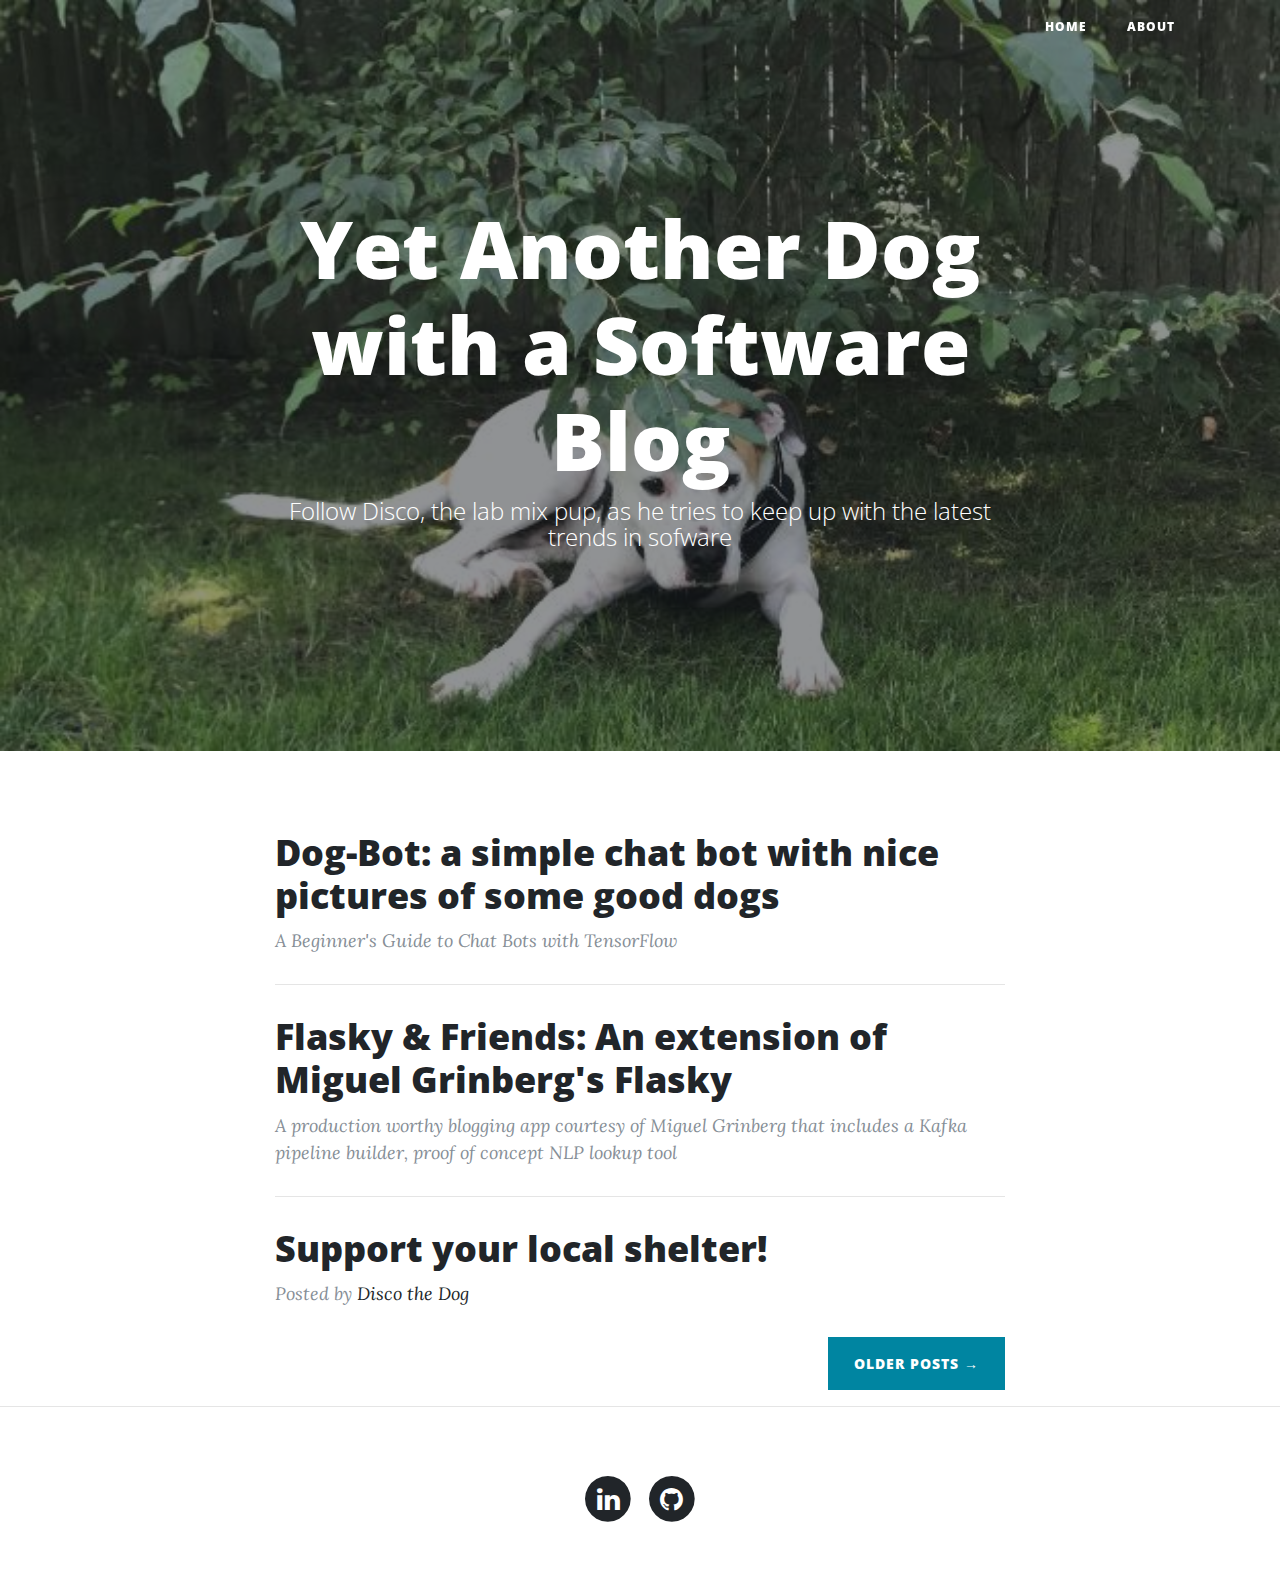
==== index.html @ cafb2b18 "Update index.html" ====
<!DOCTYPE html>
<html lang="en">

  <head>

    <meta charset="utf-8">
    <meta name="viewport" content="width=device-width, initial-scale=1, shrink-to-fit=no">
    <meta name="description" content="">
    <meta name="author" content="">

   <link rel="shortcut icon" href="img/DogIcon.png" type="image/x-icon">

    <title>Another DogBlog</title>

    <!-- Bootstrap core CSS -->
    <link href="vendor/bootstrap/css/bootstrap.min.css" rel="stylesheet">

    <!-- Custom fonts for this template -->
    <link href="vendor/font-awesome/css/font-awesome.min.css" rel="stylesheet" type="text/css">
    <link href='https://fonts.googleapis.com/css?family=Lora:400,700,400italic,700italic' rel='stylesheet' type='text/css'>
    <link href='https://fonts.googleapis.com/css?family=Open+Sans:300italic,400italic,600italic,700italic,800italic,400,300,600,700,800' rel='stylesheet' type='text/css'>

    <!-- Custom styles for this template -->
    <link href="css/clean-blog.min.css" rel="stylesheet">

  </head>

  <body>

    <!-- Navigation -->
    <nav class="navbar navbar-expand-lg navbar-light fixed-top" id="mainNav">
      <div class="container">
        <!-- <a class="navbar-brand" href="index.html"></a> -->
        <button class="navbar-toggler navbar-toggler-right" type="button" data-toggle="collapse" data-target="#navbarResponsive" aria-controls="navbarResponsive" aria-expanded="false" aria-label="Toggle navigation">
          Menu
          <i class="fa fa-bars"></i>
        </button>
        <div class="collapse navbar-collapse" id="navbarResponsive">
          <ul class="navbar-nav ml-auto">
            <li class="nav-item">
              <a class="nav-link" href="index.html">Home</a>
            </li>
            <li class="nav-item">
              <a class="nav-link" href="about.html">About</a>
            </li>
           <!-- <li class="nav-item">
              <a class="nav-link" href="post.html">Sample Post</a>
            </li>
            <li class="nav-item">
              <a class="nav-link" href="contact.html">Contact</a>
            </li> -->
          </ul>
        </div>
      </div>
    </nav>

    <!-- Page Header -->
    <header class="masthead" style="background-image: url('img/DiskeyInTheBushes.JPG')">
      <div class="overlay"></div>
      <div class="container">
        <div class="row">
          <div class="col-lg-8 col-md-10 mx-auto">
            <div class="site-heading">
              <h1>Yet Another Dog with a Software Blog</h1>
              <span class="subheading">Follow Disco, the lab mix pup, as he tries to keep up with the latest trends in sofware</span>
            </div>
          </div>
        </div>
      </div>
    </header>

    <!-- Main Content -->
    <div class="container">
      <div class="row">
        <div class="col-lg-8 col-md-10 mx-auto">
          <div class="post-preview">
            <a href="https://github.com/jmadden4/dog-bot">
              <h2 class="post-title">
               Dog-Bot: a simple chat bot with nice pictures of some good dogs 
              </h2>
            </a>
            <p class="post-meta">A Beginner's Guide to Chat Bots with TensorFlow
              <a href="https://github.com/jmadden4/dog-bot"></a>
              </p>
          </div>
	  <hr>
	   <div class="post-preview">
            <a href="/flasky-and-friends.html">
              <h2 class="post-title">
               Flasky & Friends: An extension of Miguel Grinberg's Flasky
              </h2>
            </a>
            <p class="post-meta">A production worthy blogging app courtesy of Miguel Grinberg that includes a Kafka pipeline builder, proof of concept NLP lookup tool
              <a href="https://github.com/jmadden4/flasky-and-friends"></a>
             </p>
          </div>
	  <hr>
	  <div class="post-preview">
            <a href="find-a-shelter.html">
              <h2 class="post-title">
                Support your local shelter!
              </h2>
              <h3 class="post-subtitle">
                 
              </h3>
            </a>
            <p class="post-meta">Posted by
              <a href="find-a-shelter.html">Disco the Dog</a>
              </p>
          </div>
          <!-- <hr>
          <div class="post-preview">
            <a href="post.html">
              <h2 class="post-title">
                 Lorem, ipsum
              </h2>
            </a>
            <p class="post-meta">Posted by
              <a href="#">Start Bootstrap</a>
              on September 18, 2017</p>
          </div>
          <hr>
          <div class="post-preview">
            <a href="post.html">
              <h2 class="post-title">
                 Lorem, ipsum
              </h2>
              <h3 class="post-subtitle">
                 Lorem, ipsum
              </h3>
            </a>
            <p class="post-meta">Posted by
              <a href="#">Start Bootstrap</a>
              on August 24, 2017</p>
          </div>
          <hr>
          <div class="post-preview">
            <a href="post.html">
              <h2 class="post-title">
                Lorem, ipsum
              </h2>
              <h3 class="post-subtitle">
                Lorem, ipsum
              </h3>
            </a>
            <p class="post-meta">Posted by
              <a href="#">Start Bootstrap</a>
              on July 8, 2017</p>
          </div>
          <hr>-->
          <!-- Pager -->
          <div class="clearfix">
            <a class="btn btn-primary float-right" href="#">Older Posts &rarr;</a>
          </div>
        </div>
      </div>
    </div>

    <hr>

    <!-- Footer -->
    <footer>
      <div class="container">
        <div class="row">
          <div class="col-lg-8 col-md-10 mx-auto">
            <ul class="list-inline text-center">
             <!-- <li class="list-inline-item">
                <a href="#">
                  <span class="fa-stack fa-lg">
                    <i class="fa fa-circle fa-stack-2x"></i>
                    <i class="fa fa-twitter fa-stack-1x fa-inverse"></i>
                  </span>
                </a>
              </li> -->
              <li class="list-inline-item">
                <a href="https://www.linkedin.com/in/jmadden12/">
                  <span class="fa-stack fa-lg">
                    <i class="fa fa-circle fa-stack-2x"></i>
                    <i class="fa fa-linkedin fa-stack-1x fa-inverse"></i>
                  </span>
                </a>
              </li>
              <li class="list-inline-item">
                <a href="https://github.com/jmadden4">
                  <span class="fa-stack fa-lg">
                    <i class="fa fa-circle fa-stack-2x"></i>
                    <i class="fa fa-github fa-stack-1x fa-inverse"></i>
                  </span>
                </a>
              </li>
            </ul>
            <!-- <p class="copyright text-muted">Copyright &copy; Your Website 2017</p> -->
          </div>
        </div>
      </div>
    </footer>

    <!-- Bootstrap core JavaScript -->
    <script src="vendor/jquery/jquery.min.js"></script>
    <script src="vendor/bootstrap/js/bootstrap.bundle.min.js"></script>

    <!-- Custom scripts for this template -->
    <script src="js/clean-blog.min.js"></script>

  </body>

</html>
---- css/clean-blog.min.css ----
/*!
 * Start Bootstrap - Clean Blog v4.0.0-beta.2 (https://startbootstrap.com/template-overviews/clean-blog)
 * Copyright 2013-2017 Start Bootstrap
 * Licensed under MIT (https://github.com/BlackrockDigital/startbootstrap-clean-blog/blob/master/LICENSE)
 */body{font-size:20px;color:#212529;font-family:Lora,'Times New Roman',serif}p{line-height:1.5;margin:30px 0}p a{text-decoration:underline}h1,h2,h3,h4,h5,h6{font-weight:800;font-family:'Open Sans','Helvetica Neue',Helvetica,Arial,sans-serif}a{color:#212529;-webkit-transition:all .2s;-moz-transition:all .2s;transition:all .2s}a:focus,a:hover{color:#0085a1}blockquote{font-style:italic;color:#868e96}.section-heading{font-size:36px;font-weight:700;margin-top:60px}.caption{font-size:14px;font-style:italic;display:block;margin:0;padding:10px;text-align:center;border-bottom-right-radius:5px;border-bottom-left-radius:5px}::-moz-selection{color:#fff;background:#0085a1;text-shadow:none}::selection{color:#fff;background:#0085a1;text-shadow:none}img::selection{color:#fff;background:0 0}img::-moz-selection{color:#fff;background:0 0}body{-webkit-tap-highlight-color:#0085a1}#mainNav{position:absolute;border-bottom:1px solid #e9ecef;background-color:#fff;font-family:'Open Sans','Helvetica Neue',Helvetica,Arial,sans-serif}#mainNav .navbar-brand{font-weight:800;color:#343a40}#mainNav .navbar-toggler{font-size:12px;font-weight:800;padding:13px;text-transform:uppercase;color:#343a40}#mainNav .navbar-nav>li.nav-item>a{font-size:12px;font-weight:800;letter-spacing:1px;text-transform:uppercase}@media only screen and (min-width:992px){#mainNav{border-bottom:1px solid transparent;background:0 0}#mainNav .navbar-brand{padding:10px 20px;color:#fff}#mainNav .navbar-brand:focus,#mainNav .navbar-brand:hover{color:rgba(255,255,255,.8)}#mainNav .navbar-nav>li.nav-item>a{padding:10px 20px;color:#fff}#mainNav .navbar-nav>li.nav-item>a:focus,#mainNav .navbar-nav>li.nav-item>a:hover{color:rgba(255,255,255,.8)}}@media only screen and (min-width:992px){#mainNav{-webkit-transition:background-color .2s;-moz-transition:background-color .2s;transition:background-color .2s;-webkit-transform:translate3d(0,0,0);-moz-transform:translate3d(0,0,0);-ms-transform:translate3d(0,0,0);-o-transform:translate3d(0,0,0);transform:translate3d(0,0,0);-webkit-backface-visibility:hidden}#mainNav.is-fixed{position:fixed;top:-67px;-webkit-transition:-webkit-transform .2s;-moz-transition:-moz-transform .2s;transition:transform .2s;border-bottom:1px solid #fff;background-color:rgba(255,255,255,.9)}#mainNav.is-fixed .navbar-brand{color:#212529}#mainNav.is-fixed .navbar-brand:focus,#mainNav.is-fixed .navbar-brand:hover{color:#0085a1}#mainNav.is-fixed .navbar-nav>li.nav-item>a{color:#212529}#mainNav.is-fixed .navbar-nav>li.nav-item>a:focus,#mainNav.is-fixed .navbar-nav>li.nav-item>a:hover{color:#0085a1}#mainNav.is-visible{-webkit-transform:translate3d(0,100%,0);-moz-transform:translate3d(0,100%,0);-ms-transform:translate3d(0,100%,0);-o-transform:translate3d(0,100%,0);transform:translate3d(0,100%,0)}}header.masthead{margin-bottom:50px;background:no-repeat center center;background-color:#868e96;background-attachment:scroll;position:relative;-webkit-background-size:cover;-moz-background-size:cover;-o-background-size:cover;background-size:cover}header.masthead .overlay{position:absolute;top:0;left:0;height:100%;width:100%;background-color:#212529;opacity:.5}header.masthead .page-heading,header.masthead .post-heading,header.masthead .site-heading{padding:200px 0 150px;color:#fff}@media only screen and (min-width:768px){header.masthead .page-heading,header.masthead .post-heading,header.masthead .site-heading{padding:200px 0}}header.masthead .page-heading,header.masthead .site-heading{text-align:center}header.masthead .page-heading h1,header.masthead .site-heading h1{font-size:50px;margin-top:0}header.masthead .page-heading .subheading,header.masthead .site-heading .subheading{font-size:24px;font-weight:300;line-height:1.1;display:block;margin:10px 0 0;font-family:'Open Sans','Helvetica Neue',Helvetica,Arial,sans-serif}@media only screen and (min-width:768px){header.masthead .page-heading h1,header.masthead .site-heading h1{font-size:80px}}header.masthead .post-heading h1{font-size:35px}header.masthead .post-heading .meta,header.masthead .post-heading .subheading{line-height:1.1;display:block}header.masthead .post-heading .subheading{font-size:24px;font-weight:600;margin:10px 0 30px;font-family:'Open Sans','Helvetica Neue',Helvetica,Arial,sans-serif}header.masthead .post-heading .meta{font-size:20px;font-weight:300;font-style:italic;font-family:Lora,'Times New Roman',serif}header.masthead .post-heading .meta a{color:#fff}@media only screen and (min-width:768px){header.masthead .post-heading h1{font-size:55px}header.masthead .post-heading .subheading{font-size:30px}}.post-preview>a{color:#212529}.post-preview>a:focus,.post-preview>a:hover{text-decoration:none;color:#0085a1}.post-preview>a>.post-title{font-size:30px;margin-top:30px;margin-bottom:10px}.post-preview>a>.post-subtitle{font-weight:300;margin:0 0 10px}.post-preview>.post-meta{font-size:18px;font-style:italic;margin-top:0;color:#868e96}.post-preview>.post-meta>a{text-decoration:none;color:#212529}.post-preview>.post-meta>a:focus,.post-preview>.post-meta>a:hover{text-decoration:underline;color:#0085a1}@media only screen and (min-width:768px){.post-preview>a>.post-title{font-size:36px}}.floating-label-form-group{font-size:14px;position:relative;margin-bottom:0;padding-bottom:.5em;border-bottom:1px solid #dee2e6}.floating-label-form-group input,.floating-label-form-group textarea{font-size:1.5em;position:relative;z-index:1;padding:0;resize:none;border:none;border-radius:0;background:0 0;box-shadow:none!important;font-family:Lora,'Times New Roman',serif}.floating-label-form-group input::-webkit-input-placeholder,.floating-label-form-group textarea::-webkit-input-placeholder{color:#868e96;font-family:Lora,'Times New Roman',serif}.floating-label-form-group label{font-size:.85em;line-height:1.764705882em;position:relative;z-index:0;top:2em;display:block;margin:0;-webkit-transition:top .3s ease,opacity .3s ease;-moz-transition:top .3s ease,opacity .3s ease;-ms-transition:top .3s ease,opacity .3s ease;transition:top .3s ease,opacity .3s ease;vertical-align:middle;vertical-align:baseline;opacity:0}.floating-label-form-group .help-block{margin:15px 0}.floating-label-form-group-with-value label{top:0;opacity:1}.floating-label-form-group-with-focus label{color:#0085a1}form .form-group:first-child .floating-label-form-group{border-top:1px solid #dee2e6}footer{padding:50px 0 65px}footer .list-inline{margin:0;padding:0}footer .copyright{font-size:14px;margin-bottom:0;text-align:center}.btn{font-size:14px;font-weight:800;padding:15px 25px;letter-spacing:1px;text-transform:uppercase;border-radius:0;font-family:'Open Sans','Helvetica Neue',Helvetica,Arial,sans-serif}.btn-primary{background-color:#0085a1;border-color:#0085a1}.btn-primary:active,.btn-primary:focus,.btn-primary:hover{color:#fff;background-color:#00657b!important;border-color:#00657b!important}.btn-lg{font-size:16px;padding:25px 35px}
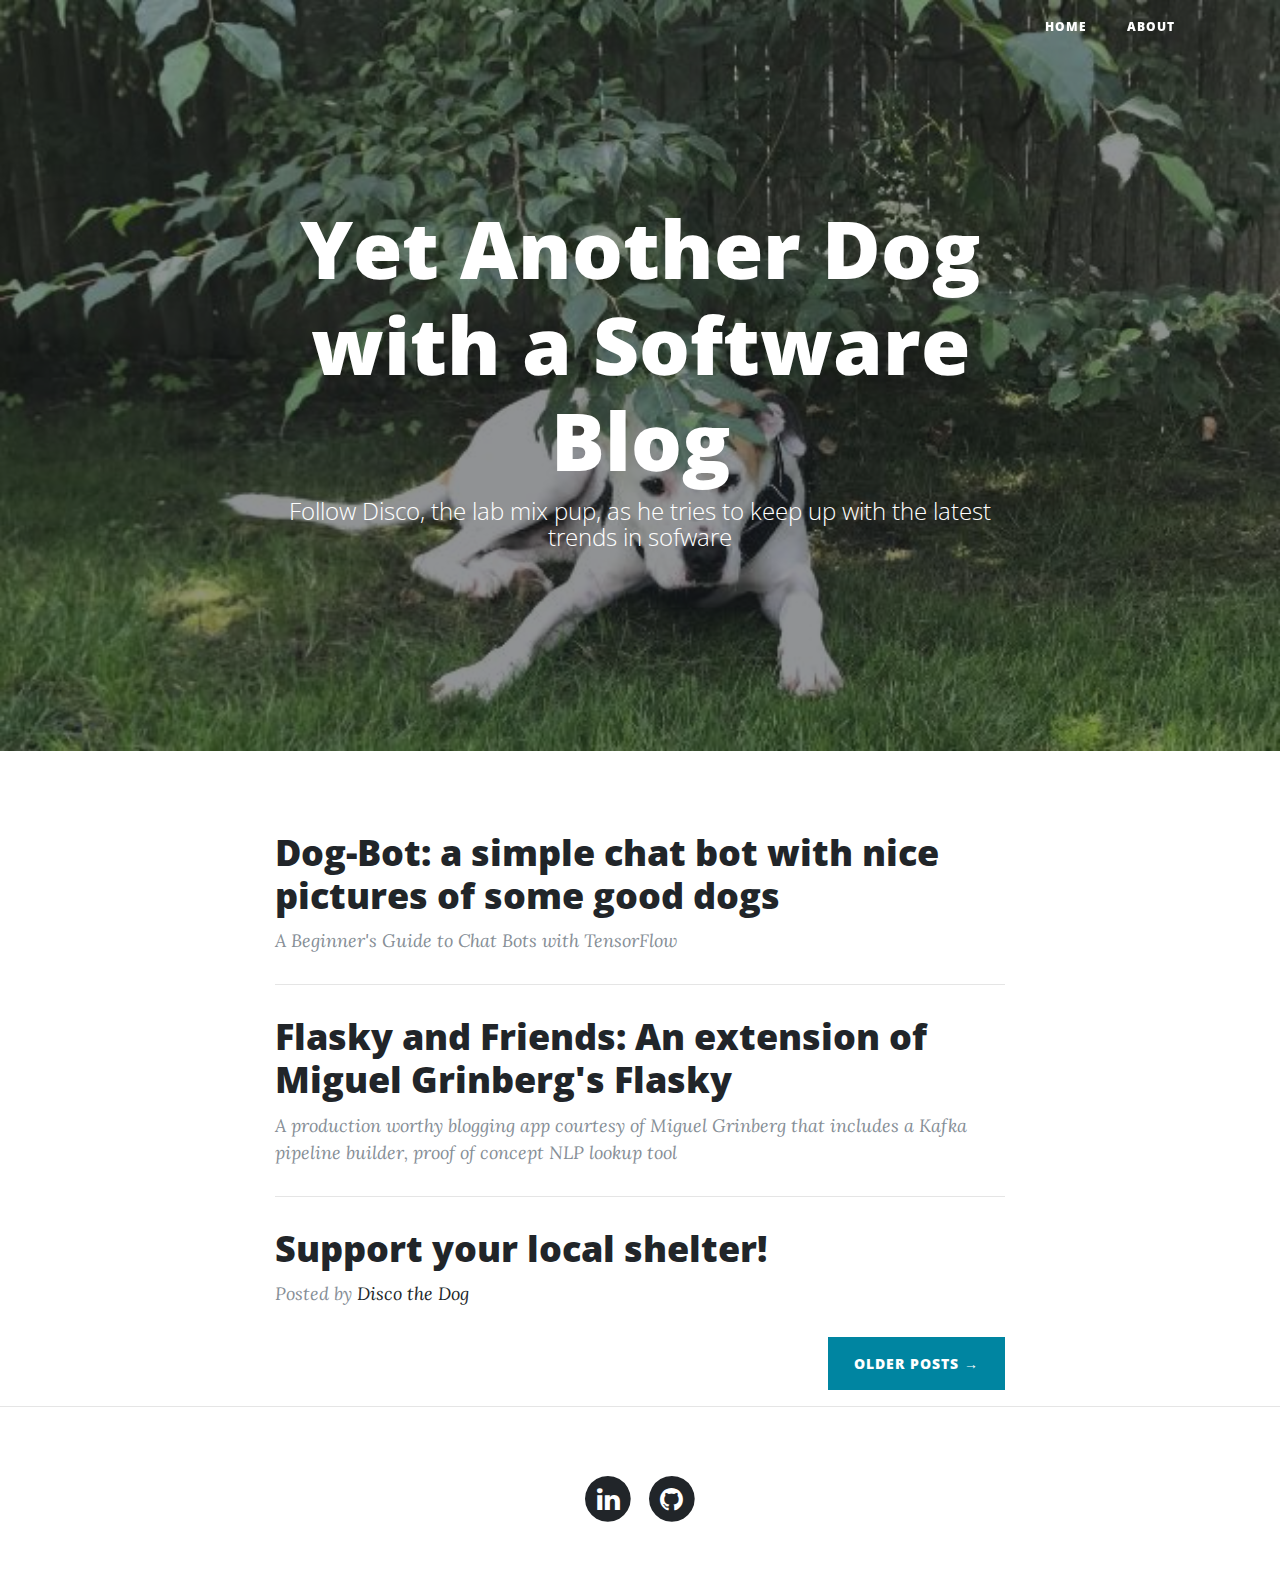
==== commit e03b129b: "Update index.html" ====
--- a/index.html
+++ b/index.html
@@ -87,11 +87,11 @@
 	   <div class="post-preview">
             <a href="/flasky-and-friends.html">
               <h2 class="post-title">
-               Flasky & Friends: An extension of Miguel Grinberg's Flasky
+               Flasky and Friends: An extension of Miguel Grinberg's Flasky
               </h2>
             </a>
             <p class="post-meta">A production worthy blogging app courtesy of Miguel Grinberg that includes a Kafka pipeline builder, proof of concept NLP lookup tool
-              <a href="https://github.com/jmadden4/flasky-and-friends"></a>
+              <a href="/Flasky-and-Friends.html"></a>
              </p>
           </div>
 	  <hr>
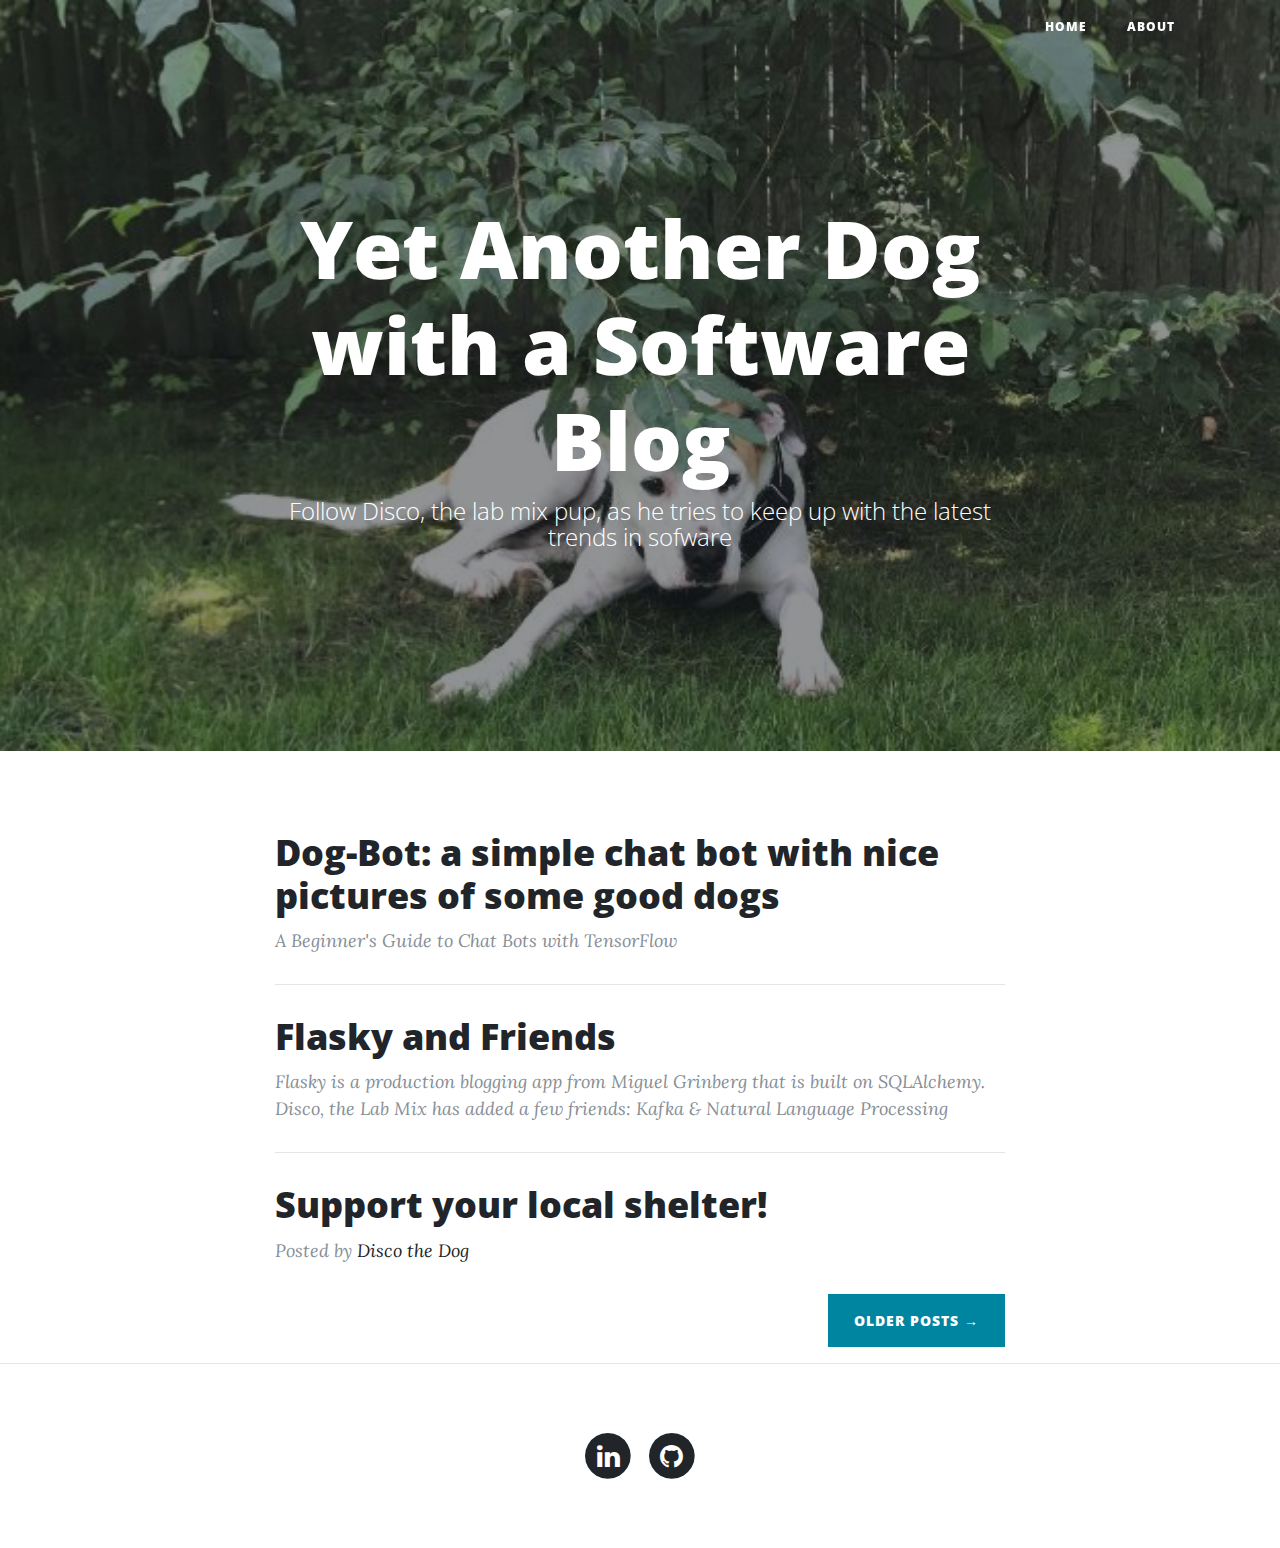
==== commit ee30d13c: "Update index.html" ====
--- a/index.html
+++ b/index.html
@@ -74,24 +74,24 @@
       <div class="row">
         <div class="col-lg-8 col-md-10 mx-auto">
           <div class="post-preview">
-            <a href="https://github.com/jmadden4/dog-bot">
+            <a href="Dog-Bot.html">
               <h2 class="post-title">
                Dog-Bot: a simple chat bot with nice pictures of some good dogs 
               </h2>
             </a>
             <p class="post-meta">A Beginner's Guide to Chat Bots with TensorFlow
-              <a href="https://github.com/jmadden4/dog-bot"></a>
+              <a href="Dog-Bot.html"></a>
               </p>
           </div>
 	  <hr>
 	   <div class="post-preview">
-            <a href="/flasky-and-friends.html">
-              <h2 class="post-title">
-               Flasky and Friends: An extension of Miguel Grinberg's Flasky
-              </h2>
-            </a>
-            <p class="post-meta">A production worthy blogging app courtesy of Miguel Grinberg that includes a Kafka pipeline builder, proof of concept NLP lookup tool
-              <a href="/Flasky-and-Friends.html"></a>
+            <a href="Flasky-and-Friends.html">
+              <h2 class="post-title">
+               Flasky and Friends
+              </h2>
+            </a>
+            <p class="post-meta">Flasky is a production blogging app from Miguel Grinberg that is built on SQLAlchemy. Disco, the Lab Mix has added a few friends: Kafka & Natural Language Processing
+              <a href="Flasky-and-Friends.html"></a>
              </p>
           </div>
 	  <hr>
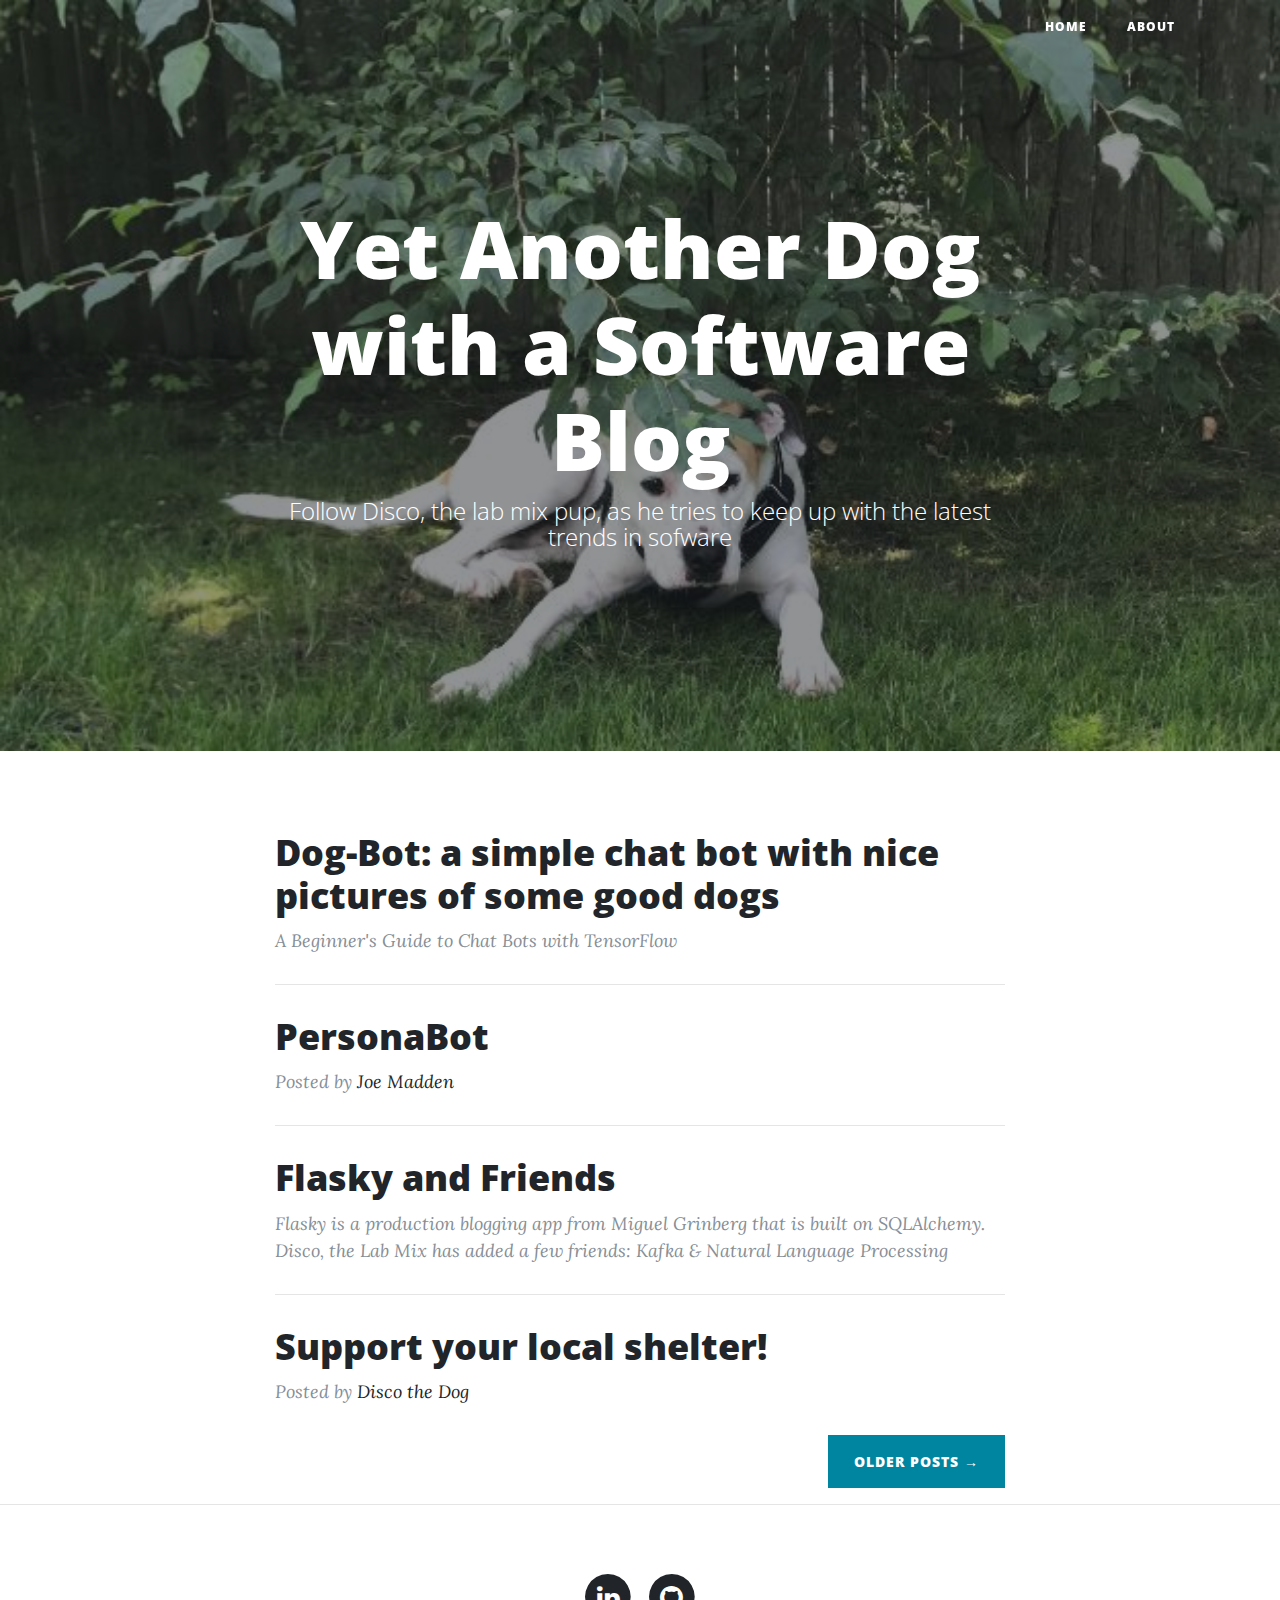
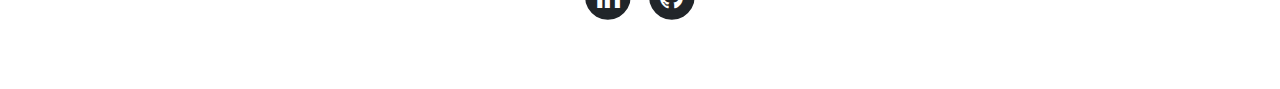
==== commit 7faad783: "Updating index.html to reference new blog post." ====
--- a/index.html
+++ b/index.html
@@ -76,14 +76,28 @@
           <div class="post-preview">
             <a href="Dog-Bot.html">
               <h2 class="post-title">
-               Dog-Bot: a simple chat bot with nice pictures of some good dogs 
+               Dog-Bot: a simple chat bot with nice pictures of some good dogs
               </h2>
             </a>
             <p class="post-meta">A Beginner's Guide to Chat Bots with TensorFlow
               <a href="Dog-Bot.html"></a>
               </p>
           </div>
-	  <hr>
+          <hr>
+          <div class="post-preview">
+                  <a href="PersonaBot.html">
+                    <h2 class="post-title">
+                      PersonaBot
+                    </h2>
+                    <h3 class="post-subtitle">
+
+                    </h3>
+                  </a>
+                  <p class="post-meta">Posted by
+                    <a href="PersonaBot.html">Joe Madden</a>
+                </p>
+          </div>
+    <hr>
 	   <div class="post-preview">
             <a href="Flasky-and-Friends.html">
               <h2 class="post-title">
@@ -101,13 +115,14 @@
                 Support your local shelter!
               </h2>
               <h3 class="post-subtitle">
-                 
+
               </h3>
             </a>
             <p class="post-meta">Posted by
               <a href="find-a-shelter.html">Disco the Dog</a>
               </p>
           </div>
+
           <!-- <hr>
           <div class="post-preview">
             <a href="post.html">
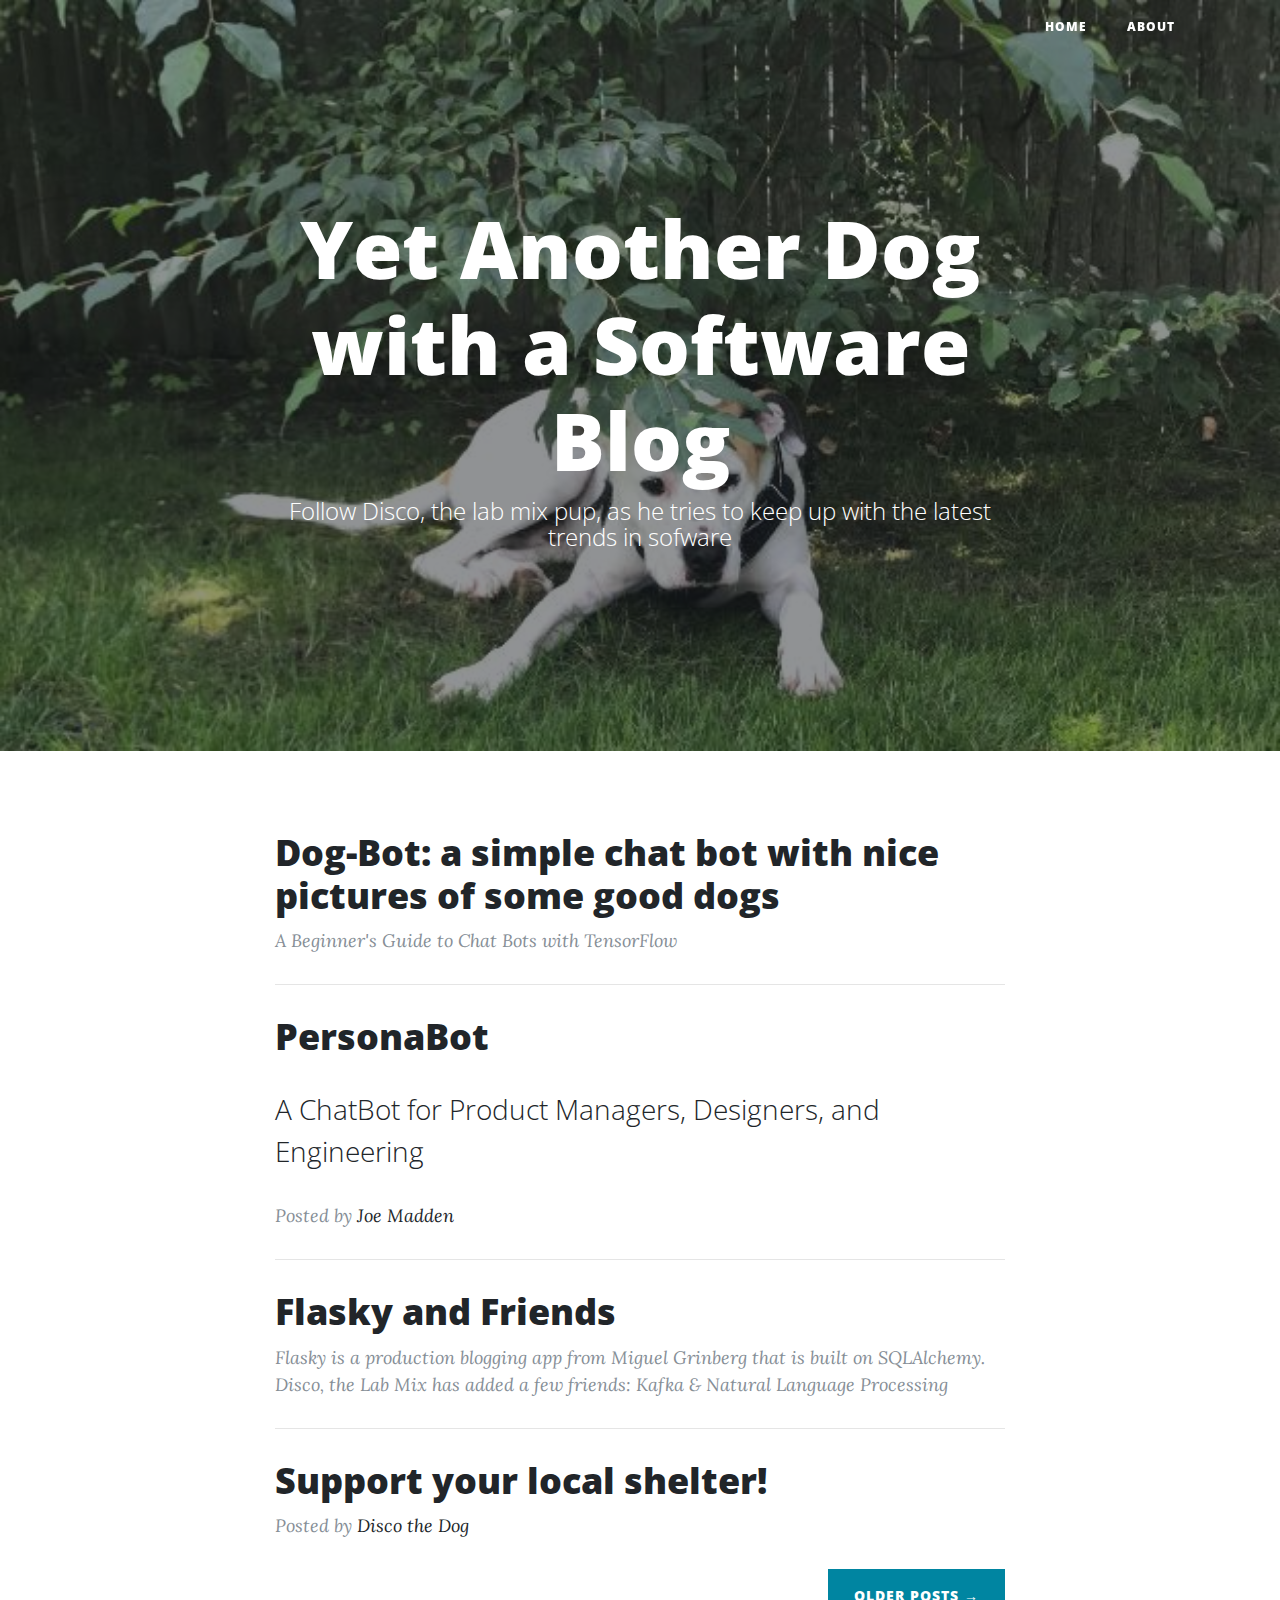
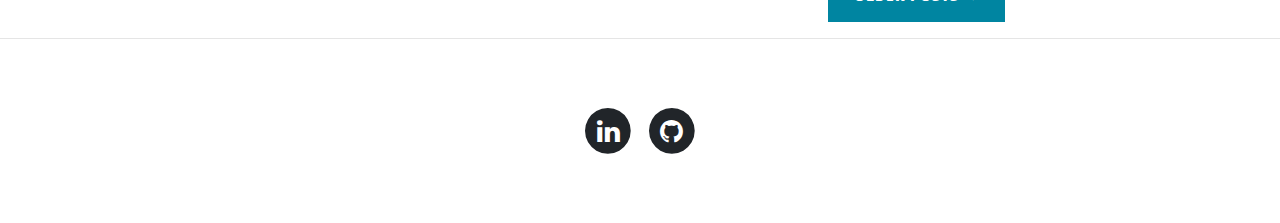
==== commit 430c89a1: "removing more bugs" ====
--- a/index.html
+++ b/index.html
@@ -90,7 +90,7 @@
                       PersonaBot
                     </h2>
                     <h3 class="post-subtitle">
-
+                      <p class="post-meta">A ChatBot for Product Managers, Designers, and Engineering
                     </h3>
                   </a>
                   <p class="post-meta">Posted by
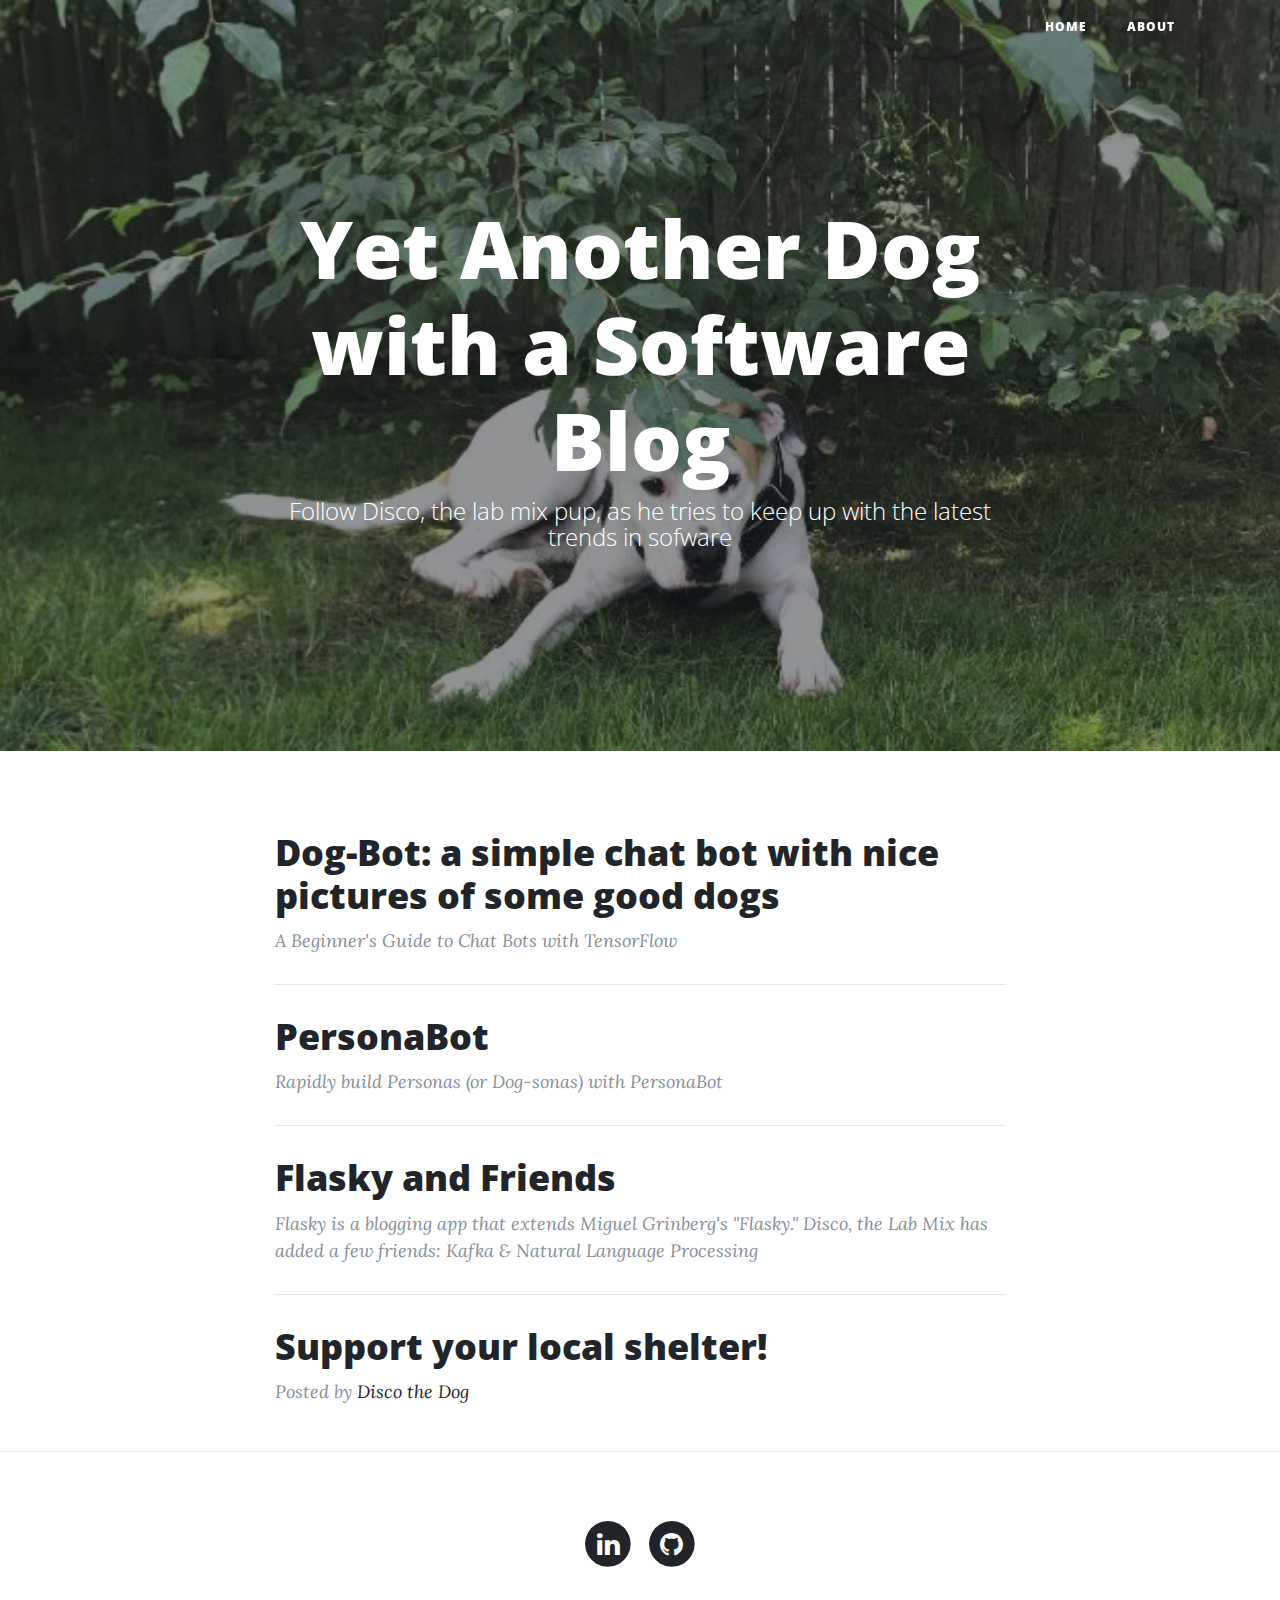
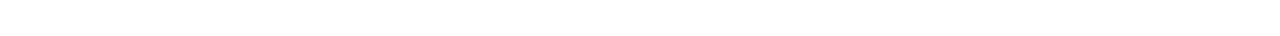
==== commit 43be47b8: "more updates" ====
--- a/index.html
+++ b/index.html
@@ -90,12 +90,9 @@
                       PersonaBot
                     </h2>
                     <h3 class="post-subtitle">
-                      <p class="post-meta">A ChatBot for Product Managers, Designers, and Engineering
                     </h3>
                   </a>
-                  <p class="post-meta">Posted by
-                    <a href="PersonaBot.html">Joe Madden</a>
-                </p>
+                  <p class="post-meta">Rapidly build Personas (or Dog-sonas) with PersonaBot</p>
           </div>
     <hr>
 	   <div class="post-preview">
@@ -104,7 +101,7 @@
                Flasky and Friends
               </h2>
             </a>
-            <p class="post-meta">Flasky is a production blogging app from Miguel Grinberg that is built on SQLAlchemy. Disco, the Lab Mix has added a few friends: Kafka & Natural Language Processing
+            <p class="post-meta">Flasky is a blogging app that extends Miguel Grinberg's "Flasky." Disco, the Lab Mix has added a few friends: Kafka & Natural Language Processing
               <a href="Flasky-and-Friends.html"></a>
              </p>
           </div>
@@ -165,7 +162,7 @@
           <hr>-->
           <!-- Pager -->
           <div class="clearfix">
-            <a class="btn btn-primary float-right" href="#">Older Posts &rarr;</a>
+          <!--  <a class="btn btn-primary float-right" href="#">Older Posts &rarr;</a> -->
           </div>
         </div>
       </div>
